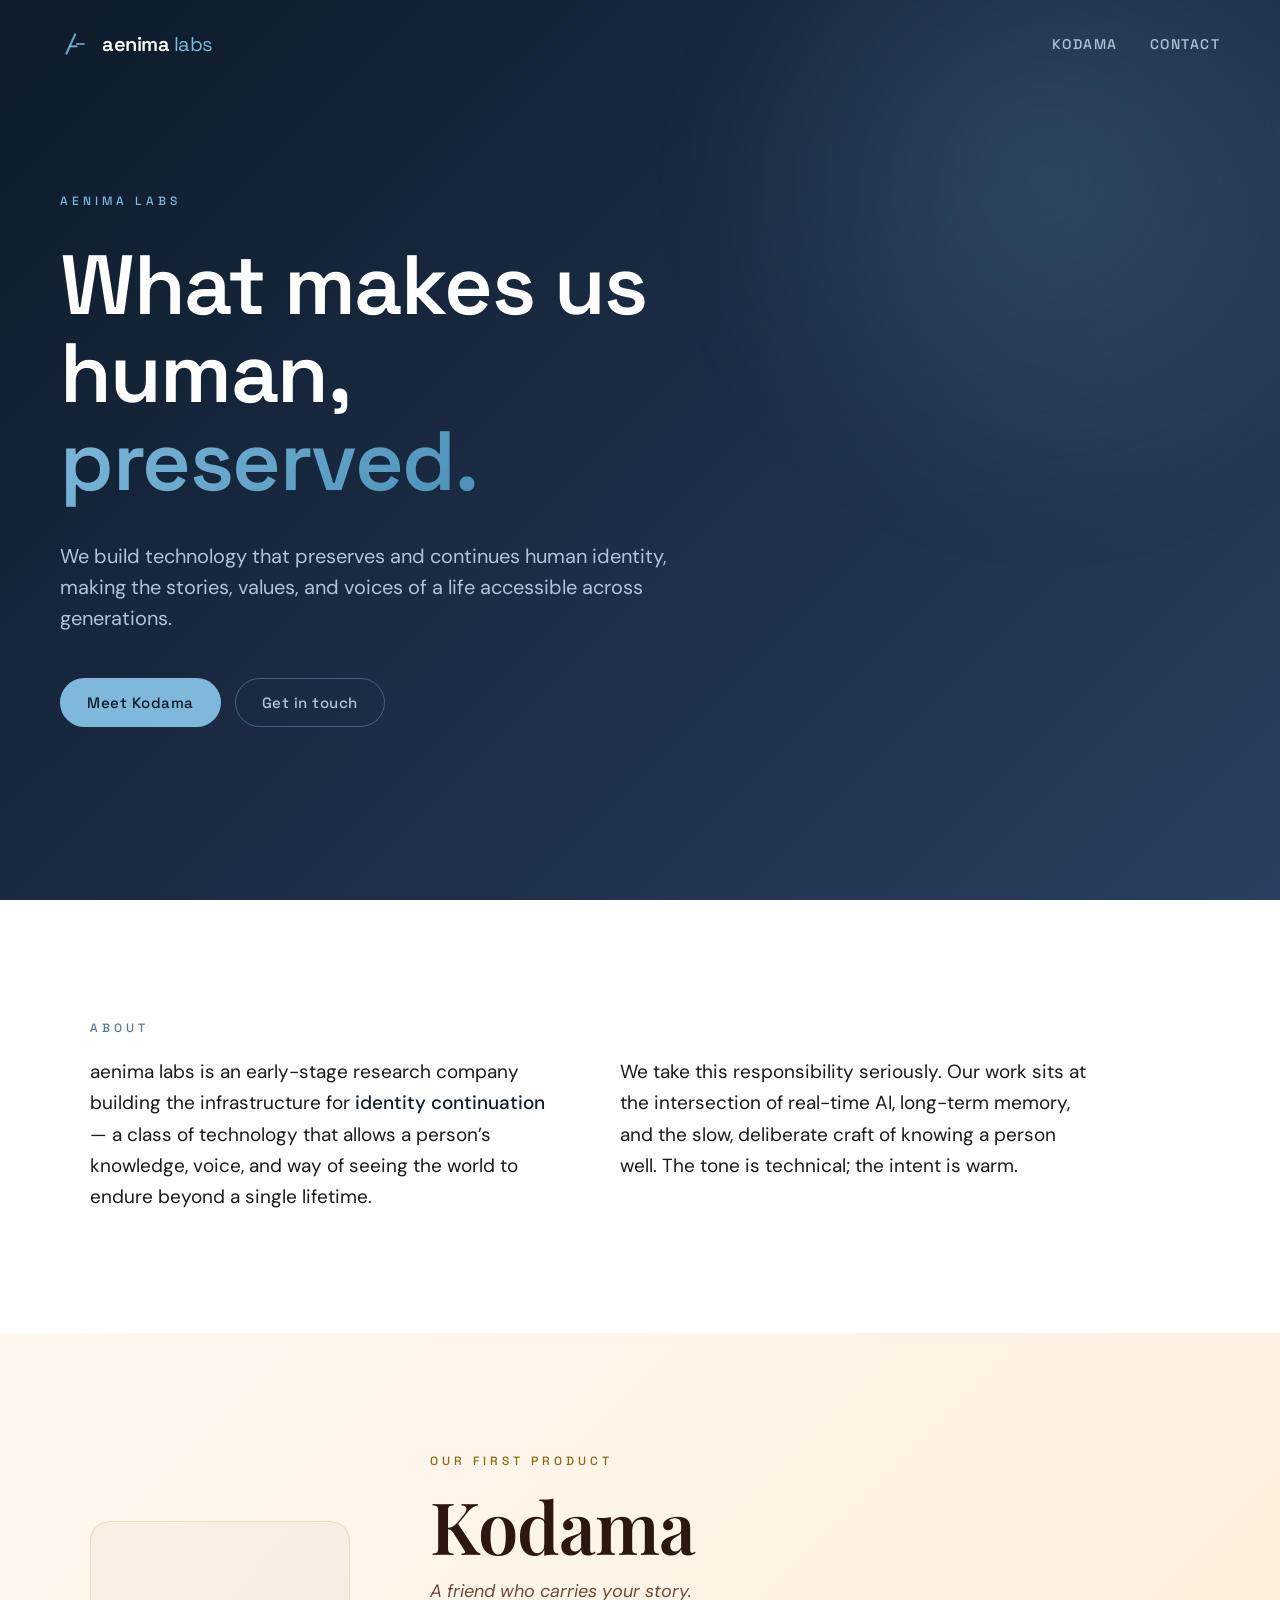
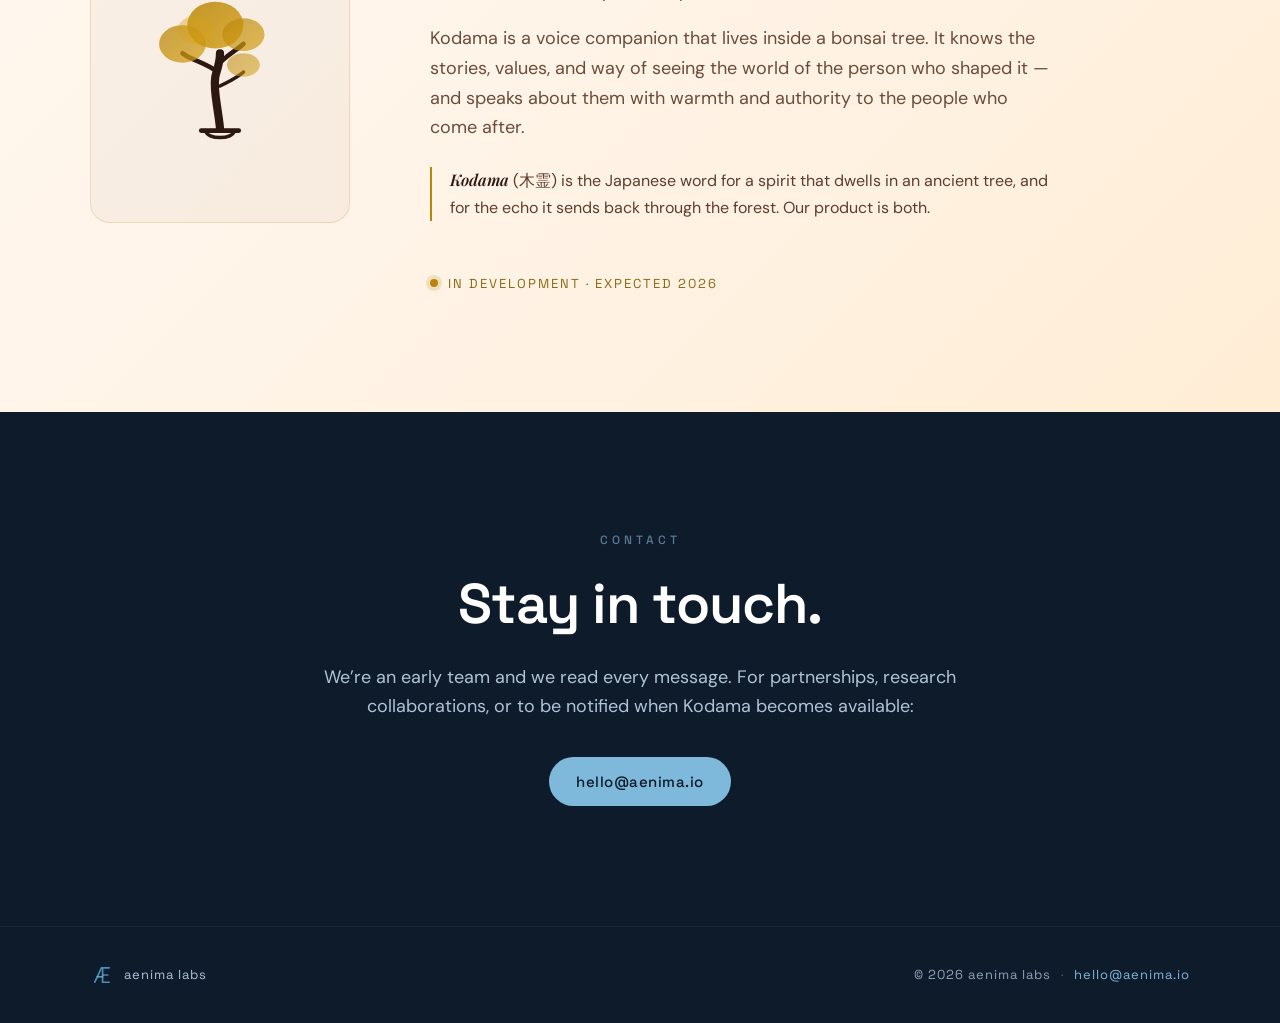
==== index.html @ 2b5329b2 "chore: fresh start as aenima labs landing page Replace the pre-rebrand anima Rust scaffold with the " ====
<!DOCTYPE html>
<html lang="en">
<head>
	<meta charset="UTF-8">
	<meta name="viewport" content="width=device-width, initial-scale=1.0">
	<title>aenima labs — What makes us human, preserved.</title>
	<meta name="description" content="aenima labs builds technology that preserves and continues human identity across generations. Our first product is Kodama — a voice companion that lives inside a bonsai.">
	<meta property="og:title" content="aenima labs">
	<meta property="og:description" content="What makes us human, preserved.">
	<meta property="og:type" content="website">
	<meta property="og:url" content="https://aenima.io">
	<link rel="icon" type="image/svg+xml" href="favicon.svg">
	<link rel="preconnect" href="https://fonts.googleapis.com">
	<link rel="preconnect" href="https://fonts.gstatic.com" crossorigin>
	<link href="https://fonts.googleapis.com/css2?family=DM+Sans:ital,wght@0,400;0,500;0,700&family=Inter:wght@300;400;500;600;700&family=Playfair+Display:ital,wght@0,400;0,600;1,400&family=Space+Grotesk:wght@400;500;600;700&display=swap" rel="stylesheet">
	<link rel="stylesheet" href="styles.css">
</head>
<body>

<header class="site-nav">
	<a class="brand" href="#top" aria-label="aenima labs home">
		<svg class="brand-mark" width="32" height="32" viewBox="0 0 80 80" aria-hidden="true">
			<defs>
				<linearGradient id="ae-grad" x1="0%" y1="0%" x2="100%" y2="100%">
					<stop offset="0%" stop-color="#7EB8DA"/>
					<stop offset="100%" stop-color="#4A90B8"/>
				</linearGradient>
			</defs>
			<line x1="16" y1="64" x2="38" y2="16" stroke="url(#ae-grad)" stroke-width="5.5" stroke-linecap="round"/>
			<line x1="42" y1="16" x2="42" y2="64" stroke="url(#ae-grad)" stroke-width="5.5" stroke-linecap="round"/>
			<line x1="24" y1="46" x2="42" y2="46" stroke="#7EB8DA" stroke-width="4" stroke-linecap="round"/>
			<line x1="42" y1="16" x2="64" y2="16" stroke="url(#ae-grad)" stroke-width="5.5" stroke-linecap="round"/>
			<line x1="42" y1="40" x2="60" y2="40" stroke="#7EB8DA" stroke-width="4" stroke-linecap="round"/>
			<line x1="42" y1="64" x2="64" y2="64" stroke="url(#ae-grad)" stroke-width="5.5" stroke-linecap="round"/>
		</svg>
		<span class="brand-wordmark">aenima <span class="brand-wordmark-light">labs</span></span>
	</a>
	<nav class="site-nav-links">
		<a href="#kodama">Kodama</a>
		<a href="#contact">Contact</a>
	</nav>
</header>

<main id="top">

	<!-- Hero -->
	<section class="hero">
		<div class="hero-inner">
			<div class="eyebrow">aenima labs</div>
			<h1>What makes us human,<br><span class="hero-accent">preserved.</span></h1>
			<p class="hero-lede">
				We build technology that preserves and continues human identity, making the stories, values, and voices of a life accessible across generations.
			</p>
			<div class="hero-actions">
				<a class="btn btn-primary" href="#kodama">Meet Kodama</a>
				<a class="btn btn-ghost" href="#contact">Get in touch</a>
			</div>
		</div>
		<div class="hero-gradient" aria-hidden="true"></div>
	</section>

	<!-- About -->
	<section class="about">
		<div class="about-inner">
			<div class="section-label">About</div>
			<div class="about-grid">
				<p>
					aenima labs is an early-stage research company building the infrastructure for <strong>identity continuation</strong> &mdash; a class of technology that allows a person&rsquo;s knowledge, voice, and way of seeing the world to endure beyond a single lifetime.
				</p>
				<p>
					We take this responsibility seriously. Our work sits at the intersection of real-time AI, long-term memory, and the slow, deliberate craft of knowing a person well. The tone is technical; the intent is warm.
				</p>
			</div>
		</div>
	</section>

	<!-- Kodama — headline product -->
	<section id="kodama" class="product">
		<div class="product-inner">
			<div class="product-media" aria-hidden="true">
				<svg width="220" height="220" viewBox="0 0 76 76">
					<defs>
						<linearGradient id="kg" x1="0%" y1="0%" x2="100%" y2="100%">
							<stop offset="0%" stop-color="#B8860B"/>
							<stop offset="100%" stop-color="#D4A017"/>
						</linearGradient>
					</defs>
					<path d="M38,62 C37,52 35,46 36,40 C37,36 38,34 38,30" stroke="#2C1810" stroke-width="3.5" fill="none" stroke-linecap="round"/>
					<path d="M37,38 C32,34 26,33 22,30" stroke="#2C1810" stroke-width="2" fill="none" stroke-linecap="round"/>
					<path d="M38,34 C42,30 46,28 48,26" stroke="#2C1810" stroke-width="2" fill="none" stroke-linecap="round"/>
					<path d="M38,44 C42,42 46,40 48,38" stroke="#2C1810" stroke-width="1.5" fill="none" stroke-linecap="round"/>
					<ellipse cx="22" cy="26" rx="10" ry="8" fill="url(#kg)" opacity="0.75"/>
					<ellipse cx="36" cy="18" rx="12" ry="10" fill="url(#kg)" opacity="0.85"/>
					<ellipse cx="48" cy="22" rx="9" ry="7" fill="url(#kg)" opacity="0.7"/>
					<ellipse cx="48" cy="35" rx="7" ry="5" fill="url(#kg)" opacity="0.55"/>
					<ellipse cx="28" cy="20" rx="8" ry="6" fill="#D4A017" opacity="0.4"/>
					<path d="M30,63 L46,63" stroke="#2C1810" stroke-width="2" stroke-linecap="round"/>
					<path d="M32,63 C32,67 44,67 44,63" stroke="#2C1810" stroke-width="1.5" fill="none"/>
				</svg>
			</div>
			<div class="product-copy">
				<div class="section-label section-label-warm">Our first product</div>
				<h2>Kodama</h2>
				<p class="product-tagline">A friend who carries your story.</p>
				<p>
					Kodama is a voice companion that lives inside a bonsai tree. It knows the stories, values, and way of seeing the world of the person who shaped it &mdash; and speaks about them with warmth and authority to the people who come after.
				</p>
				<p class="product-etymology">
					<em>Kodama</em> (木霊) is the Japanese word for a spirit that dwells in an ancient tree, and for the echo it sends back through the forest. Our product is both.
				</p>
				<div class="product-status">
					<span class="status-dot"></span>
					<span>In development &middot; expected 2026</span>
				</div>
			</div>
		</div>
	</section>

	<!-- Contact -->
	<section id="contact" class="contact">
		<div class="contact-inner">
			<div class="section-label">Contact</div>
			<h2>Stay in touch.</h2>
			<p>We&rsquo;re an early team and we read every message. For partnerships, research collaborations, or to be notified when Kodama becomes available:</p>
			<a class="btn btn-primary" href="mailto:hello@aenima.io?subject=aenima%20labs">hello@aenima.io</a>
		</div>
	</section>

</main>

<footer class="site-footer">
	<div class="site-footer-inner">
		<div class="site-footer-brand">
			<svg width="24" height="24" viewBox="0 0 80 80" aria-hidden="true">
				<line x1="16" y1="64" x2="38" y2="16" stroke="#4A90B8" stroke-width="5.5" stroke-linecap="round"/>
				<line x1="42" y1="16" x2="42" y2="64" stroke="#4A90B8" stroke-width="5.5" stroke-linecap="round"/>
				<line x1="24" y1="46" x2="42" y2="46" stroke="#7EB8DA" stroke-width="4" stroke-linecap="round"/>
				<line x1="42" y1="16" x2="64" y2="16" stroke="#4A90B8" stroke-width="5.5" stroke-linecap="round"/>
				<line x1="42" y1="40" x2="60" y2="40" stroke="#7EB8DA" stroke-width="4" stroke-linecap="round"/>
				<line x1="42" y1="64" x2="64" y2="64" stroke="#4A90B8" stroke-width="5.5" stroke-linecap="round"/>
			</svg>
			<span>aenima labs</span>
		</div>
		<div class="site-footer-meta">
			<span>&copy; 2026 aenima labs</span>
			<span class="site-footer-divider">&middot;</span>
			<a href="mailto:hello@aenima.io">hello@aenima.io</a>
		</div>
	</div>
</footer>

</body>
</html>
---- styles.css ----
/* ═══ aenima labs site ═══ */
/* Palette and typography lifted from /02 - Concept/brand_identities.html.
   Navy palette for aenima; warm palette for the Kodama section. */

:root {
	/* aenima (navy) */
	--ink-deep:        #0D1B2A;
	--ink-midnight:    #1B2D45;
	--ink-steel-dark:  #2A3F5F;
	--brand-blue:      #7EB8DA;
	--brand-steel:     #4A90B8;
	--brand-mist:      #B0C4D8;
	--brand-dim:       #8CA3B8;
	--brand-faint:     #5A7A94;

	/* Kodama (warm) */
	--warm-earth:      #2C1810;
	--warm-walnut:     #5C3D2E;
	--warm-tan:        #6B4C3B;
	--warm-gold:       #B8860B;
	--warm-amber:      #D4A017;
	--warm-honey:      #8B6914;
	--warm-parchment:  #FFF8F0;
	--warm-cream:      #FFF3E6;
	--warm-linen:      #F5E6D0;

	/* neutrals */
	--bg:              #FAFAFA;
	--text:            #1A1A1A;
	--text-dim:        #666;
	--divider:         #E0E0E0;
}

* { margin: 0; padding: 0; box-sizing: border-box; }
html { scroll-behavior: smooth; }
body {
	font-family: 'Inter', sans-serif;
	background: var(--bg);
	color: var(--text);
	-webkit-font-smoothing: antialiased;
	text-rendering: optimizeLegibility;
}

a { color: inherit; text-decoration: none; }
img, svg { display: block; max-width: 100%; }

/* ─── Shared ─── */

.section-label {
	font-family: 'Space Grotesk', sans-serif;
	font-size: 12px;
	font-weight: 500;
	letter-spacing: 4px;
	text-transform: uppercase;
	color: var(--brand-faint);
	margin-bottom: 20px;
}
.section-label-warm { color: var(--warm-honey); }

.btn {
	display: inline-flex;
	align-items: center;
	justify-content: center;
	padding: 14px 26px;
	border-radius: 999px;
	font-family: 'Space Grotesk', sans-serif;
	font-weight: 500;
	font-size: 15px;
	letter-spacing: 0.5px;
	transition: transform 160ms ease, background 160ms ease, border-color 160ms ease;
	border: 1px solid transparent;
	cursor: pointer;
	white-space: nowrap;
}
.btn:hover { transform: translateY(-1px); }
.btn-primary { background: var(--brand-blue); color: var(--ink-deep); }
.btn-primary:hover { background: #9AC8E2; }
.btn-ghost {
	background: transparent;
	color: var(--brand-mist);
	border-color: rgba(126,184,218,0.4);
}
.btn-ghost:hover { border-color: var(--brand-blue); color: #FFF; }

/* ─── Nav ─── */

.site-nav {
	position: absolute;
	top: 0; left: 0; right: 0;
	z-index: 10;
	padding: 28px 60px;
	display: flex;
	align-items: center;
	justify-content: space-between;
}
.brand {
	display: inline-flex;
	align-items: center;
	gap: 10px;
	color: #FFF;
}
.brand-wordmark {
	font-family: 'Space Grotesk', sans-serif;
	font-size: 20px;
	font-weight: 600;
	letter-spacing: -0.5px;
}
.brand-wordmark-light { font-weight: 400; color: var(--brand-blue); }
.site-nav-links {
	display: flex;
	gap: 32px;
	font-family: 'Space Grotesk', sans-serif;
	font-size: 14px;
	font-weight: 500;
	letter-spacing: 1.5px;
	text-transform: uppercase;
}
.site-nav-links a { color: var(--brand-mist); transition: color 160ms ease; }
.site-nav-links a:hover { color: #FFF; }

/* ─── Hero ─── */

.hero {
	position: relative;
	background: linear-gradient(135deg, var(--ink-deep) 0%, var(--ink-midnight) 50%, var(--ink-steel-dark) 100%);
	color: #FFF;
	min-height: 100vh;
	display: flex;
	align-items: center;
	padding: 120px 60px 100px;
	overflow: hidden;
}
.hero-inner {
	position: relative;
	z-index: 1;
	max-width: 820px;
}
.eyebrow {
	font-family: 'Space Grotesk', sans-serif;
	font-size: 12px;
	font-weight: 500;
	letter-spacing: 4px;
	text-transform: uppercase;
	color: var(--brand-blue);
	margin-bottom: 32px;
}
.hero h1 {
	font-family: 'Space Grotesk', sans-serif;
	font-size: clamp(44px, 7vw, 84px);
	font-weight: 600;
	letter-spacing: -1.5px;
	line-height: 1.05;
	margin-bottom: 36px;
}
.hero-accent {
	background: linear-gradient(135deg, var(--brand-blue) 0%, var(--brand-steel) 100%);
	-webkit-background-clip: text;
	background-clip: text;
	color: transparent;
}
.hero-lede {
	font-family: 'DM Sans', sans-serif;
	font-size: 20px;
	line-height: 1.55;
	color: var(--brand-mist);
	max-width: 620px;
	margin-bottom: 44px;
}
.hero-actions { display: flex; gap: 14px; flex-wrap: wrap; }
.hero-gradient {
	position: absolute;
	top: -20%; right: -10%;
	width: 720px; height: 720px;
	background: radial-gradient(circle at center, rgba(126,184,218,0.18) 0%, transparent 70%);
	filter: blur(40px);
	pointer-events: none;
}

/* ─── About ─── */

.about {
	padding: 120px 60px;
	background: #FFF;
}
.about-inner { max-width: 1100px; margin: 0 auto; }
.about-grid {
	display: grid;
	grid-template-columns: 1fr 1fr;
	gap: 60px;
	font-family: 'DM Sans', sans-serif;
	font-size: 19px;
	line-height: 1.65;
	color: var(--text);
	max-width: 1000px;
}
.about-grid p strong { color: var(--ink-deep); font-weight: 500; }

/* ─── Product (Kodama) ─── */

.product {
	padding: 120px 60px;
	background: linear-gradient(135deg, var(--warm-parchment) 0%, var(--warm-cream) 50%, #FFEDD5 100%);
	color: var(--warm-earth);
}
.product-inner {
	max-width: 1100px;
	margin: 0 auto;
	display: grid;
	grid-template-columns: 260px 1fr;
	gap: 80px;
	align-items: center;
}
.product-media {
	background: rgba(44,24,16,0.03);
	border: 1px solid rgba(184,134,11,0.2);
	border-radius: 20px;
	padding: 40px;
	display: flex;
	align-items: center;
	justify-content: center;
}
.product h2 {
	font-family: 'Playfair Display', serif;
	font-size: clamp(48px, 6vw, 72px);
	font-weight: 600;
	color: var(--warm-earth);
	letter-spacing: -1px;
	margin-bottom: 16px;
	line-height: 1;
}
.product-tagline {
	font-family: 'Playfair Display', serif;
	font-style: italic;
	font-size: 22px;
	color: var(--warm-honey);
	margin-bottom: 28px;
}
.product-copy p {
	font-family: 'DM Sans', sans-serif;
	font-size: 18px;
	line-height: 1.65;
	color: var(--warm-tan);
	margin-bottom: 18px;
	max-width: 620px;
}
.product-etymology {
	font-size: 16px !important;
	color: var(--warm-walnut) !important;
	border-left: 2px solid var(--warm-gold);
	padding-left: 18px;
	margin-top: 24px !important;
}
.product-etymology em {
	font-family: 'Playfair Display', serif;
	font-weight: 600;
	font-style: italic;
	color: var(--warm-earth);
}
.product-status {
	display: inline-flex;
	align-items: center;
	gap: 10px;
	margin-top: 36px;
	font-family: 'Space Grotesk', sans-serif;
	font-size: 13px;
	letter-spacing: 2px;
	text-transform: uppercase;
	color: var(--warm-honey);
}
.status-dot {
	width: 8px; height: 8px;
	border-radius: 50%;
	background: var(--warm-gold);
	box-shadow: 0 0 0 4px rgba(184,134,11,0.18);
	animation: pulse 2.4s ease-in-out infinite;
}
@keyframes pulse {
	0%, 100% { box-shadow: 0 0 0 4px rgba(184,134,11,0.18); }
	50%      { box-shadow: 0 0 0 8px rgba(184,134,11,0.08); }
}

/* ─── Contact ─── */

.contact {
	padding: 120px 60px;
	background: var(--ink-deep);
	color: #FFF;
}
.contact-inner { max-width: 720px; margin: 0 auto; text-align: center; }
.contact h2 {
	font-family: 'Space Grotesk', sans-serif;
	font-size: clamp(36px, 5vw, 56px);
	font-weight: 600;
	letter-spacing: -1px;
	margin-bottom: 24px;
}
.contact p {
	font-family: 'DM Sans', sans-serif;
	font-size: 18px;
	line-height: 1.6;
	color: var(--brand-mist);
	margin-bottom: 36px;
}

/* ─── Footer ─── */

.site-footer {
	background: var(--ink-deep);
	border-top: 1px solid rgba(126,184,218,0.08);
	padding: 36px 60px;
	color: var(--brand-dim);
}
.site-footer-inner {
	max-width: 1100px;
	margin: 0 auto;
	display: flex;
	align-items: center;
	justify-content: space-between;
	font-family: 'Space Grotesk', sans-serif;
	font-size: 13px;
	letter-spacing: 1px;
}
.site-footer-brand {
	display: inline-flex;
	align-items: center;
	gap: 10px;
	color: var(--brand-mist);
}
.site-footer-meta { display: inline-flex; align-items: center; gap: 10px; }
.site-footer-meta a { color: var(--brand-blue); }
.site-footer-meta a:hover { color: #FFF; }
.site-footer-divider { opacity: 0.4; }

/* ─── Responsive ─── */

@media (max-width: 820px) {
	.site-nav { padding: 22px 24px; }
	.site-nav-links { gap: 20px; font-size: 12px; }
	.hero { padding: 120px 24px 80px; }
	.about, .product, .contact { padding: 80px 24px; }
	.about-grid { grid-template-columns: 1fr; gap: 28px; font-size: 17px; }
	.product-inner { grid-template-columns: 1fr; gap: 40px; text-align: left; }
	.product-media { justify-self: start; padding: 28px; }
	.product-media svg { width: 160px; height: 160px; }
	.site-footer { padding: 28px 24px; }
	.site-footer-inner { flex-direction: column; gap: 10px; }
}

@media (max-width: 480px) {
	.hero-actions { flex-direction: column; align-items: stretch; }
	.btn { width: 100%; }
}
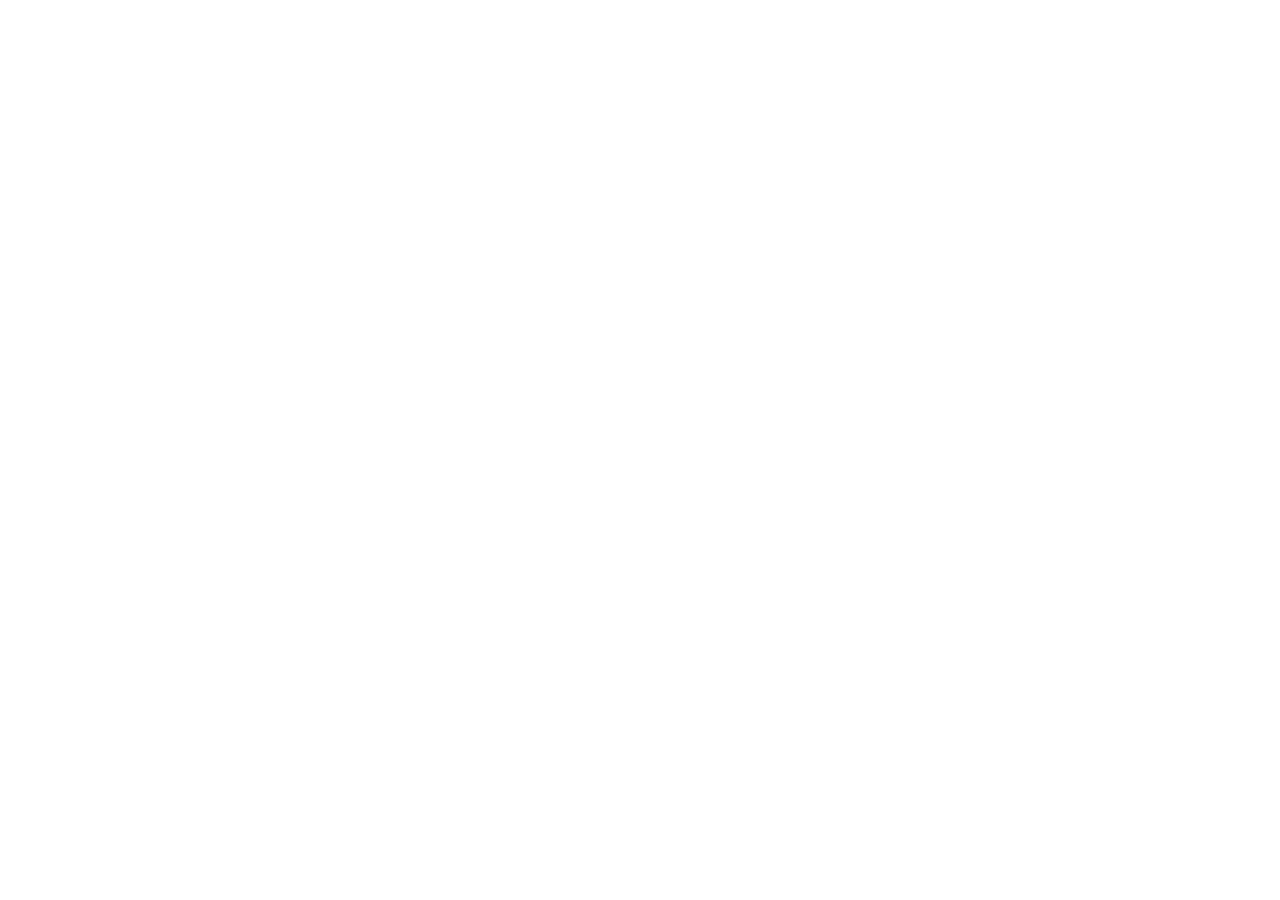
==== commit 2381e9c0: "chore: become redirect — aenima.io → aenimalabs.com Made-with: Cursor" ====
--- a/index.html
+++ b/index.html
@@ -2,152 +2,17 @@
 <html lang="en">
 <head>
 	<meta charset="UTF-8">
-	<meta name="viewport" content="width=device-width, initial-scale=1.0">
-	<title>aenima labs — What makes us human, preserved.</title>
-	<meta name="description" content="aenima labs builds technology that preserves and continues human identity across generations. Our first product is Kodama — a voice companion that lives inside a bonsai.">
-	<meta property="og:title" content="aenima labs">
-	<meta property="og:description" content="What makes us human, preserved.">
-	<meta property="og:type" content="website">
-	<meta property="og:url" content="https://aenima.io">
-	<link rel="icon" type="image/svg+xml" href="favicon.svg">
-	<link rel="preconnect" href="https://fonts.googleapis.com">
-	<link rel="preconnect" href="https://fonts.gstatic.com" crossorigin>
-	<link href="https://fonts.googleapis.com/css2?family=DM+Sans:ital,wght@0,400;0,500;0,700&family=Inter:wght@300;400;500;600;700&family=Playfair+Display:ital,wght@0,400;0,600;1,400&family=Space+Grotesk:wght@400;500;600;700&display=swap" rel="stylesheet">
-	<link rel="stylesheet" href="styles.css">
+	<title>aenima labs</title>
+	<meta http-equiv="refresh" content="0; url=https://aenimalabs.com/">
+	<link rel="canonical" href="https://aenimalabs.com/">
+	<meta name="robots" content="noindex">
+	<script>
+		const path = (window.location.pathname || "").replace(/^\//, "");
+		window.location.replace("https://aenimalabs.com/" + path + (window.location.search || "") + (window.location.hash || ""));
+	</script>
+	<style>body{font-family:system-ui,sans-serif;background:#0D1B2A;color:#B0C4D8;display:flex;align-items:center;justify-content:center;height:100vh;margin:0;text-align:center;padding:0 24px}a{color:#7EB8DA}</style>
 </head>
 <body>
-
-<header class="site-nav">
-	<a class="brand" href="#top" aria-label="aenima labs home">
-		<svg class="brand-mark" width="32" height="32" viewBox="0 0 80 80" aria-hidden="true">
-			<defs>
-				<linearGradient id="ae-grad" x1="0%" y1="0%" x2="100%" y2="100%">
-					<stop offset="0%" stop-color="#7EB8DA"/>
-					<stop offset="100%" stop-color="#4A90B8"/>
-				</linearGradient>
-			</defs>
-			<line x1="16" y1="64" x2="38" y2="16" stroke="url(#ae-grad)" stroke-width="5.5" stroke-linecap="round"/>
-			<line x1="42" y1="16" x2="42" y2="64" stroke="url(#ae-grad)" stroke-width="5.5" stroke-linecap="round"/>
-			<line x1="24" y1="46" x2="42" y2="46" stroke="#7EB8DA" stroke-width="4" stroke-linecap="round"/>
-			<line x1="42" y1="16" x2="64" y2="16" stroke="url(#ae-grad)" stroke-width="5.5" stroke-linecap="round"/>
-			<line x1="42" y1="40" x2="60" y2="40" stroke="#7EB8DA" stroke-width="4" stroke-linecap="round"/>
-			<line x1="42" y1="64" x2="64" y2="64" stroke="url(#ae-grad)" stroke-width="5.5" stroke-linecap="round"/>
-		</svg>
-		<span class="brand-wordmark">aenima <span class="brand-wordmark-light">labs</span></span>
-	</a>
-	<nav class="site-nav-links">
-		<a href="#kodama">Kodama</a>
-		<a href="#contact">Contact</a>
-	</nav>
-</header>
-
-<main id="top">
-
-	<!-- Hero -->
-	<section class="hero">
-		<div class="hero-inner">
-			<div class="eyebrow">aenima labs</div>
-			<h1>What makes us human,<br><span class="hero-accent">preserved.</span></h1>
-			<p class="hero-lede">
-				We build technology that preserves and continues human identity, making the stories, values, and voices of a life accessible across generations.
-			</p>
-			<div class="hero-actions">
-				<a class="btn btn-primary" href="#kodama">Meet Kodama</a>
-				<a class="btn btn-ghost" href="#contact">Get in touch</a>
-			</div>
-		</div>
-		<div class="hero-gradient" aria-hidden="true"></div>
-	</section>
-
-	<!-- About -->
-	<section class="about">
-		<div class="about-inner">
-			<div class="section-label">About</div>
-			<div class="about-grid">
-				<p>
-					aenima labs is an early-stage research company building the infrastructure for <strong>identity continuation</strong> &mdash; a class of technology that allows a person&rsquo;s knowledge, voice, and way of seeing the world to endure beyond a single lifetime.
-				</p>
-				<p>
-					We take this responsibility seriously. Our work sits at the intersection of real-time AI, long-term memory, and the slow, deliberate craft of knowing a person well. The tone is technical; the intent is warm.
-				</p>
-			</div>
-		</div>
-	</section>
-
-	<!-- Kodama — headline product -->
-	<section id="kodama" class="product">
-		<div class="product-inner">
-			<div class="product-media" aria-hidden="true">
-				<svg width="220" height="220" viewBox="0 0 76 76">
-					<defs>
-						<linearGradient id="kg" x1="0%" y1="0%" x2="100%" y2="100%">
-							<stop offset="0%" stop-color="#B8860B"/>
-							<stop offset="100%" stop-color="#D4A017"/>
-						</linearGradient>
-					</defs>
-					<path d="M38,62 C37,52 35,46 36,40 C37,36 38,34 38,30" stroke="#2C1810" stroke-width="3.5" fill="none" stroke-linecap="round"/>
-					<path d="M37,38 C32,34 26,33 22,30" stroke="#2C1810" stroke-width="2" fill="none" stroke-linecap="round"/>
-					<path d="M38,34 C42,30 46,28 48,26" stroke="#2C1810" stroke-width="2" fill="none" stroke-linecap="round"/>
-					<path d="M38,44 C42,42 46,40 48,38" stroke="#2C1810" stroke-width="1.5" fill="none" stroke-linecap="round"/>
-					<ellipse cx="22" cy="26" rx="10" ry="8" fill="url(#kg)" opacity="0.75"/>
-					<ellipse cx="36" cy="18" rx="12" ry="10" fill="url(#kg)" opacity="0.85"/>
-					<ellipse cx="48" cy="22" rx="9" ry="7" fill="url(#kg)" opacity="0.7"/>
-					<ellipse cx="48" cy="35" rx="7" ry="5" fill="url(#kg)" opacity="0.55"/>
-					<ellipse cx="28" cy="20" rx="8" ry="6" fill="#D4A017" opacity="0.4"/>
-					<path d="M30,63 L46,63" stroke="#2C1810" stroke-width="2" stroke-linecap="round"/>
-					<path d="M32,63 C32,67 44,67 44,63" stroke="#2C1810" stroke-width="1.5" fill="none"/>
-				</svg>
-			</div>
-			<div class="product-copy">
-				<div class="section-label section-label-warm">Our first product</div>
-				<h2>Kodama</h2>
-				<p class="product-tagline">A friend who carries your story.</p>
-				<p>
-					Kodama is a voice companion that lives inside a bonsai tree. It knows the stories, values, and way of seeing the world of the person who shaped it &mdash; and speaks about them with warmth and authority to the people who come after.
-				</p>
-				<p class="product-etymology">
-					<em>Kodama</em> (木霊) is the Japanese word for a spirit that dwells in an ancient tree, and for the echo it sends back through the forest. Our product is both.
-				</p>
-				<div class="product-status">
-					<span class="status-dot"></span>
-					<span>In development &middot; expected 2026</span>
-				</div>
-			</div>
-		</div>
-	</section>
-
-	<!-- Contact -->
-	<section id="contact" class="contact">
-		<div class="contact-inner">
-			<div class="section-label">Contact</div>
-			<h2>Stay in touch.</h2>
-			<p>We&rsquo;re an early team and we read every message. For partnerships, research collaborations, or to be notified when Kodama becomes available:</p>
-			<a class="btn btn-primary" href="mailto:hello@aenima.io?subject=aenima%20labs">hello@aenima.io</a>
-		</div>
-	</section>
-
-</main>
-
-<footer class="site-footer">
-	<div class="site-footer-inner">
-		<div class="site-footer-brand">
-			<svg width="24" height="24" viewBox="0 0 80 80" aria-hidden="true">
-				<line x1="16" y1="64" x2="38" y2="16" stroke="#4A90B8" stroke-width="5.5" stroke-linecap="round"/>
-				<line x1="42" y1="16" x2="42" y2="64" stroke="#4A90B8" stroke-width="5.5" stroke-linecap="round"/>
-				<line x1="24" y1="46" x2="42" y2="46" stroke="#7EB8DA" stroke-width="4" stroke-linecap="round"/>
-				<line x1="42" y1="16" x2="64" y2="16" stroke="#4A90B8" stroke-width="5.5" stroke-linecap="round"/>
-				<line x1="42" y1="40" x2="60" y2="40" stroke="#7EB8DA" stroke-width="4" stroke-linecap="round"/>
-				<line x1="42" y1="64" x2="64" y2="64" stroke="#4A90B8" stroke-width="5.5" stroke-linecap="round"/>
-			</svg>
-			<span>aenima labs</span>
-		</div>
-		<div class="site-footer-meta">
-			<span>&copy; 2026 aenima labs</span>
-			<span class="site-footer-divider">&middot;</span>
-			<a href="mailto:hello@aenima.io">hello@aenima.io</a>
-		</div>
-	</div>
-</footer>
-
+	<p>Redirecting to <a href="https://aenimalabs.com/">aenimalabs.com</a>…</p>
 </body>
 </html>
